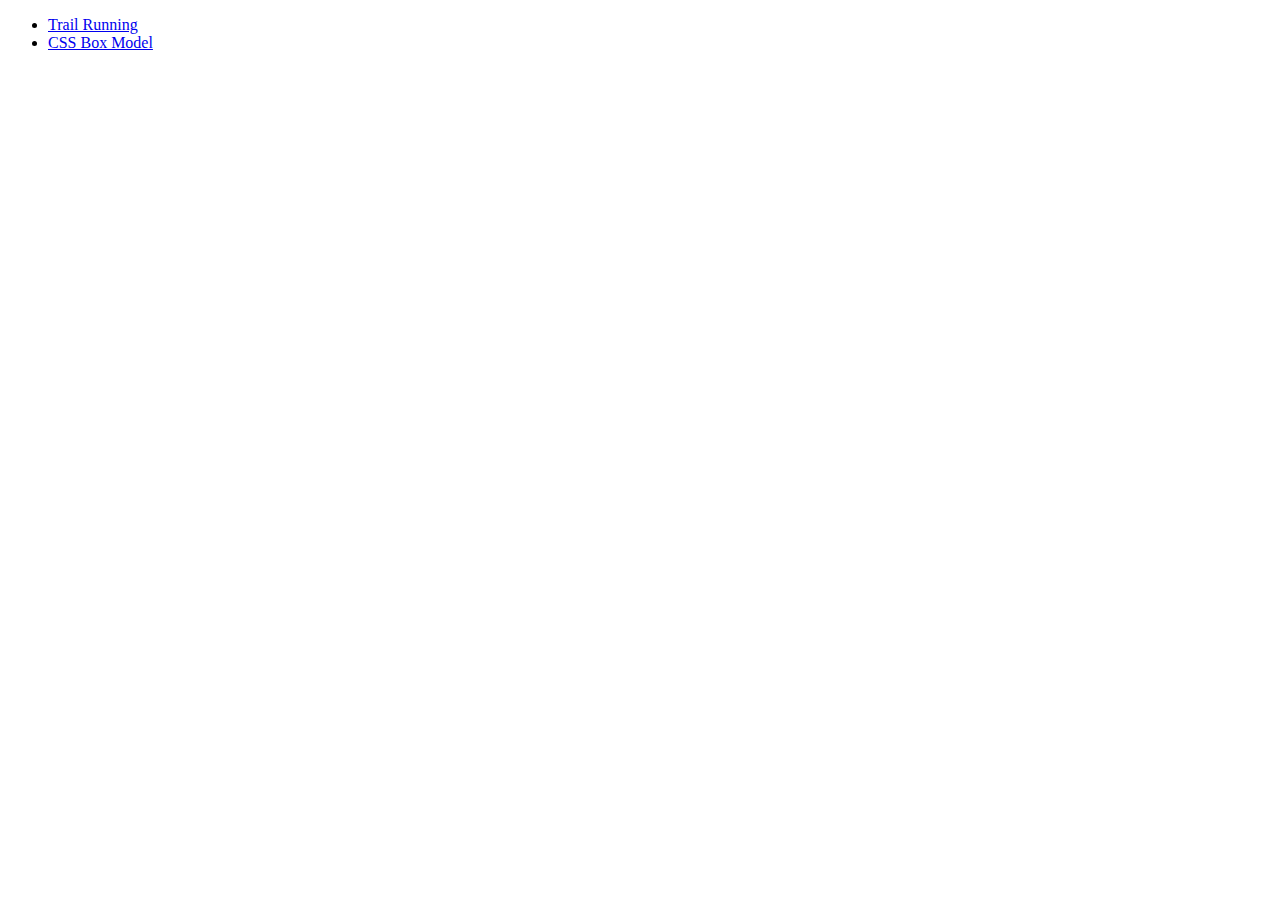
==== index.html @ 972021e6 "1030 Runner Box Upload 1" ====
<!doctype html>
<html lang="en-US">

<head>
<meta charset="UTF-8">

<title>YOUR title here</title>

<meta name="description" content="brief description of YOUR page here">
<meta name="keywords" content="keywords related to YOUR page here">
<meta name="author" content= "YOUR name here">
<meta name="viewport" content="width=device-width, initial-scale=1.0">
</head>

<body>
    <ul>
        <li><a href="running.html">Trail Running</a></li>
        <li><a href="box_model.html">CSS Box Model</a></li>
    </ul>  
</body>
</html>
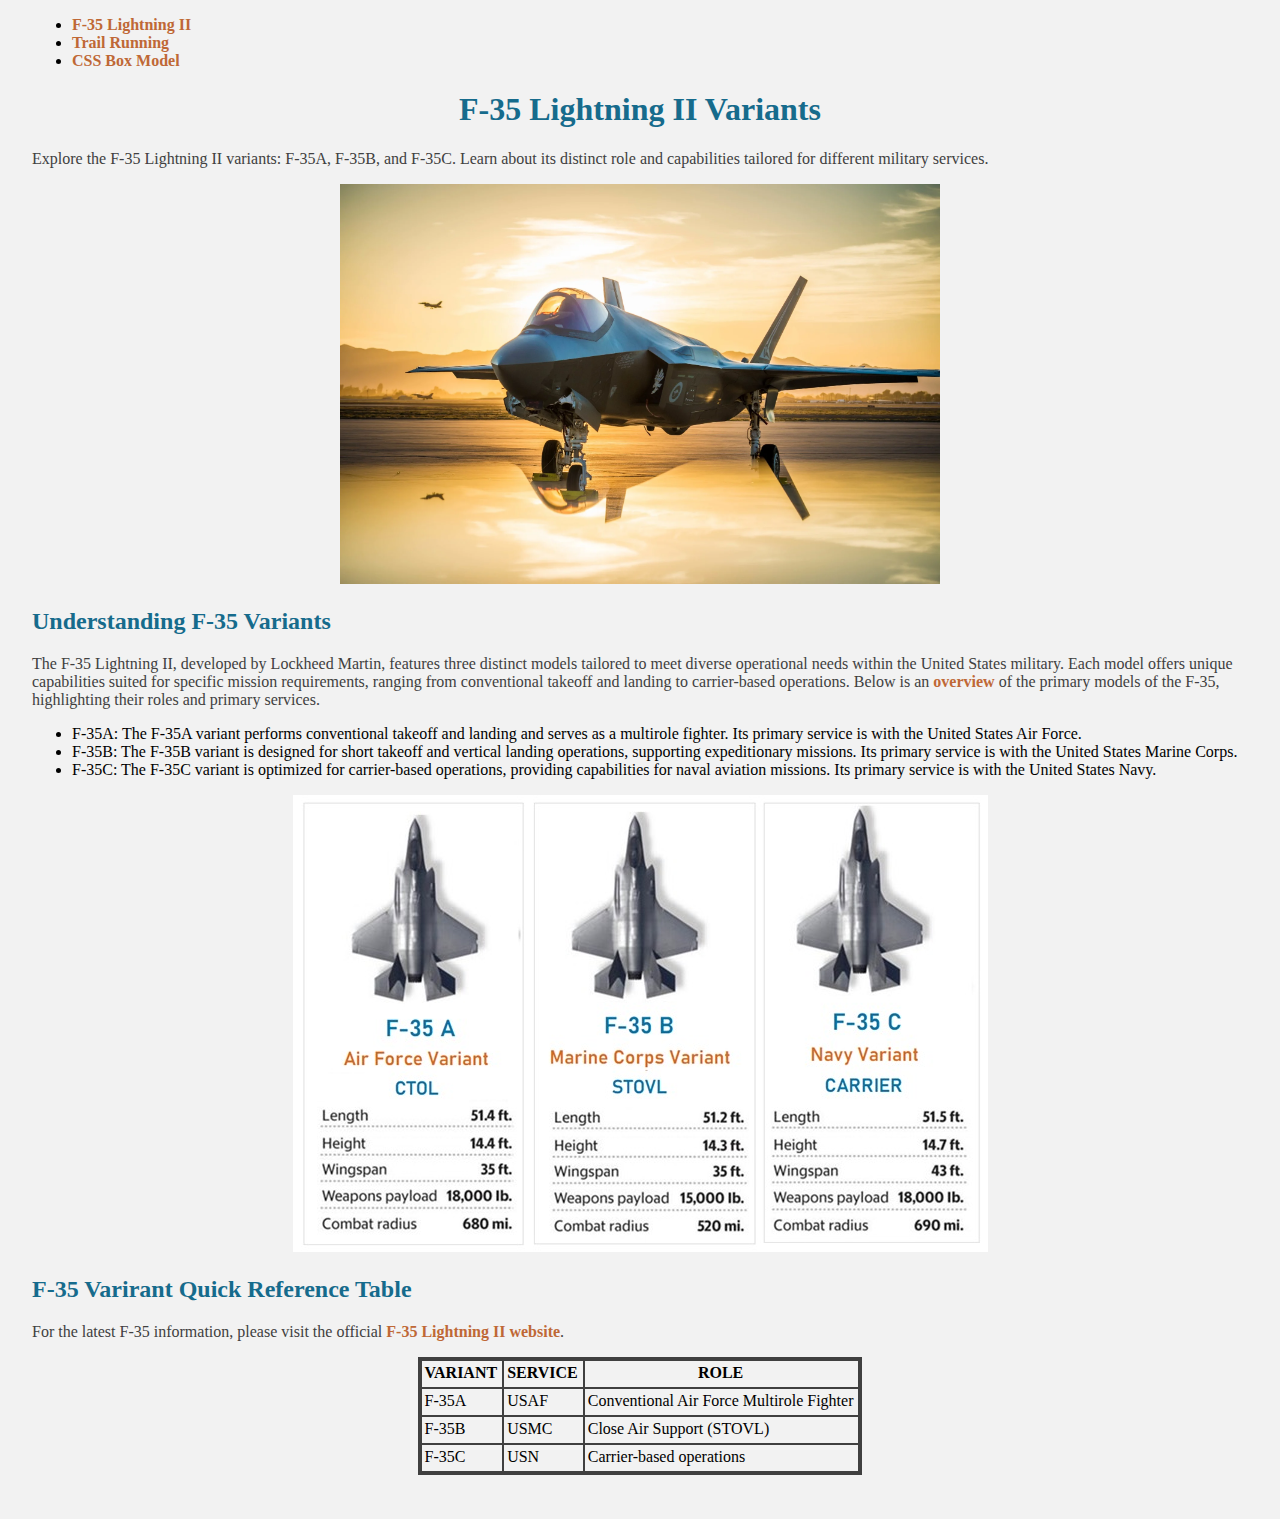
==== commit 4517d585: "F-35 Index Files Upload" ====
--- a/index.html
+++ b/index.html
@@ -4,18 +4,96 @@
 <head>
 <meta charset="UTF-8">
 
-<title>YOUR title here</title>
+<title>The F-35 Lightning II</title>
 
-<meta name="description" content="brief description of YOUR page here">
-<meta name="keywords" content="keywords related to YOUR page here">
-<meta name="author" content= "YOUR name here">
+<meta name="description" content="Introduction the F-35, F-22, and F-16">
+<meta name="keywords" content="F-35, F-22, F-16, USAF, aircraft, fighter jets">
+<meta name="author" content="Dantorrie Herring">
 <meta name="viewport" content="width=device-width, initial-scale=1.0">
+
+<link rel="stylesheet" href="resources/index_style.css">
 </head>
 
 <body>
+<ul>
+    <li><a href="index.html">F-35 Lightning II</a></li>
+    <li><a href="running.html">Trail Running</a></li>
+    <li><a href="box_model.html">CSS Box Model</a></li>
+</ul>    
+
+<h1>F-35 Lightning II Variants</h1>
+
+<p>Explore the F-35 Lightning II variants: F-35A, F-35B, and F-35C. Learn about 
+its distinct role and capabilities tailored for different military services.</p>
+
+<p class="picturesun"> 
+   
+<a href = "https://www.lockheedmartin.com/en-us/capabilities/aircraft.html">
+<img src = "resources/F35_Sunshine.webp" 
+    alt = "F-35 Edited sunshine" 
+    width = "600" height = "400">
+</a>
+
+<h2>Understanding F-35 Variants</h2> 
+
+<p>The F-35 Lightning II, developed by Lockheed Martin, features three distinct
+    models tailored to meet diverse operational needs within the United States
+    military. Each model offers unique capabilities suited for specific 
+    mission requirements, ranging from conventional takeoff and landing to 
+    carrier-based operations. Below is an 
+<a href="https://www.f35.com/f35/about/fast-facts.html">overview</a> 
+of the primary models of the F-35, highlighting their roles and primary services.
+ </p>
+
     <ul>
-        <li><a href="running.html">Trail Running</a></li>
-        <li><a href="box_model.html">CSS Box Model</a></li>
-    </ul>  
+        <li>F-35A: The F-35A variant performs conventional takeoff and landing 
+            and serves as a multirole fighter. Its primary service is with the 
+            United States Air Force.
+        </li>
+        <li>F-35B: The F-35B variant is designed for short takeoff and vertical 
+            landing operations, supporting expeditionary missions. Its primary 
+            service is with the United States Marine Corps.
+        </li>
+        <li>F-35C: The F-35C variant is optimized for carrier-based operations, 
+            providing capabilities for naval aviation missions. Its primary 
+            service is with the United States Navy.
+        </li>
+    </ul>    
+
+ <p class="picture"> 
+<img src = "resources/F-35_Variants.jpg" 
+    alt = "F-35 Military Department Variants" 
+    width = "695" height = "457">
+</p>
+
+<h2>F-35 Varirant Quick Reference Table</h2>
+
+<p>For the latest F-35 information, please visit the official 
+     <a href="https://www.f35.com/f35/index.html">
+  F-35 Lightning II website</a>.</p>
+
+<table>
+    <tr>
+        <th>VARIANT</th>
+        <th>SERVICE</th>
+        <th>ROLE</th>
+    </tr>
+    <tr>
+        <td>F-35A</td>
+        <td>USAF</td>
+        <td>Conventional Air Force Multirole Fighter</td>
+    </tr>
+    <tr>
+        <td>F-35B</td>
+        <td>USMC</td>
+        <td>Close Air Support (STOVL)</td>
+    </tr>
+    <tr>
+        <td>F-35C</td>
+        <td>USN</td>
+        <td>Carrier-based operations</td>
+    </tr>
+</table>
+
 </body>
 </html>--- a/resources/index_style.css
+++ b/resources/index_style.css
@@ -0,0 +1,61 @@
+/*
+  BACKGROUND: COOLANT WHITE #F2F2F2
+  ACCENT 1:   HYPOXIA BLUE: #166B8C
+  ACCENT 2:   GUN SMOKE BLACK: #404040   
+  ACCENT 3:   VARIANT ORANGE: #BF6836
+*/
+
+ 
+body {
+    background-color: #F2F2F2;
+    padding: 0px 24px 36px 24px
+}
+
+h1 {
+    color: #166B8C;
+    text-align: center;
+  }
+
+h2 {
+    color: #166B8C;
+}
+
+p {
+    color: #404040;  
+}
+  
+  /*Anchors*/
+  a {
+    color:#BF6836; 
+    font-weight: bold;
+    text-decoration: none;
+  }
+  
+  a:hover{
+      color:#A6674E
+  }
+  
+  /*Table*/
+  table {
+    border-collapse: collapse;
+    border: #404040 solid 4px;  
+    margin-left: auto;
+    margin-right: auto;
+  }
+  
+  th, td {
+    border: #404040 solid 2px; 
+    padding: 3px 5px 5px 3px      
+  }
+
+p.picture {
+    text-align: center;
+}
+
+p.picturesun{
+    text-align: center;
+}
+
+
+  
+   